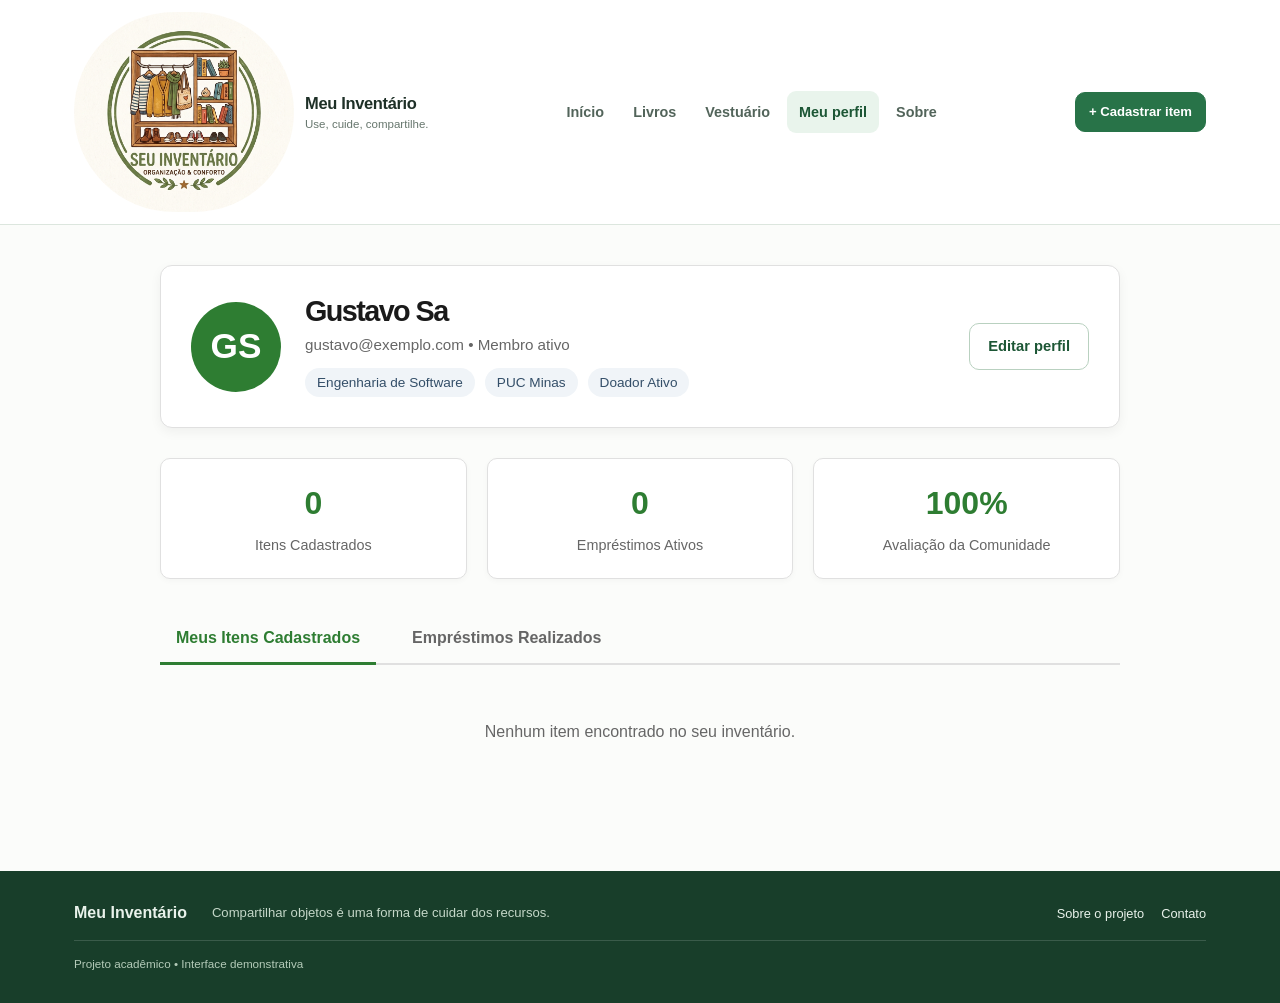
==== html/perfil.html @ c201ab32 "arrumei em pastas os arquivos e as telas, coloquei algumas funcionalidades de alterar perfil cadastr" ====
<!DOCTYPE html>
<html lang="pt-BR">
<head>
    <meta charset="UTF-8">
    <meta name="viewport" content="width=device-width, initial-scale=1.0">
    <title>Meu Perfil | Meu Inventário</title>
    <link rel="stylesheet" href="../css/style.css">
    <style>
        /* Estilos específicos para a tela de Perfil */
        .profile-container {
            max-width: 1000px;
            margin: 40px auto;
            padding: 0 20px;
        }

        .profile-header-card {
            background: #ffffff;
            border: 1px solid #e0e0e0;
            border-radius: 12px;
            padding: 30px;
            display: flex;
            align-items: center;
            gap: 24px;
            box-shadow: 0 4px 12px rgba(0, 0, 0, 0.05);
            margin-bottom: 30px;
        }

        .profile-avatar-large {
            width: 90px;
            height: 90px;
            border-radius: 50%;
            background: #2e7d32;
            color: #ffffff;
            font-size: 2.2rem;
            font-weight: bold;
            display: flex;
            align-items: center;
            justify-content: center;
            flex-shrink: 0;
        }

        .profile-info {
            flex-grow: 1;
        }

        .profile-info h1 {
            margin: 0 0 6px 0;
            font-size: 1.8rem;
            color: #1a1a1a;
        }

        .profile-info p {
            margin: 0 0 12px 0;
            color: #666666;
            font-size: 0.95rem;
        }

        .profile-badges {
            display: flex;
            gap: 10px;
            flex-wrap: wrap;
        }

        .profile-badge {
            background: #f0f4f8;
            color: #334e68;
            padding: 4px 12px;
            border-radius: 16px;
            font-size: 0.85rem;
            font-weight: 500;
        }

        .profile-actions {
            display: flex;
            gap: 10px;
        }

        .profile-stats-grid {
            display: grid;
            grid-template-columns: repeat(auto-fit, minmax(220px, 1fr));
            gap: 20px;
            margin-bottom: 35px;
        }

        .profile-stat-card {
            background: #ffffff;
            border: 1px solid #e0e0e0;
            border-radius: 10px;
            padding: 20px;
            text-align: center;
            box-shadow: 0 2px 6px rgba(0, 0, 0, 0.03);
        }

        .profile-stat-card .number {
            font-size: 2rem;
            font-weight: 700;
            color: #2e7d32;
            display: block;
            margin-bottom: 4px;
        }

        .profile-stat-card .label {
            color: #666666;
            font-size: 0.9rem;
        }

        .profile-tabs {
            display: flex;
            border-bottom: 2px solid #e0e0e0;
            margin-bottom: 25px;
            gap: 20px;
        }

        .tab-button {
            background: none;
            border: none;
            padding: 12px 16px;
            font-size: 1rem;
            font-weight: 600;
            color: #666666;
            cursor: pointer;
            border-bottom: 3px solid transparent;
            margin-bottom: -2px;
            transition: all 0.2s ease;
        }

        .tab-button.active {
            color: #2e7d32;
            border-bottom-color: #2e7d32;
        }

        .user-items-grid {
            display: grid;
            grid-template-columns: repeat(auto-fill, minmax(280px, 1fr));
            gap: 20px;
        }

        .item-status-badge {
            display: inline-block;
            padding: 2px 8px;
            border-radius: 4px;
            font-size: 0.75rem;
            font-weight: 600;
            margin-left: 8px;
        }

        .status-disponivel { background: #e8f5e9; color: #2e7d32; }
        .status-emprestado { background: #fff3e0; color: #e65100; }

        @media (max-width: 768px) {
            .profile-header-card {
                flex-direction: column;
                text-align: center;
            }

            .profile-actions {
                width: 100%;
                justify-content: center;
                margin-top: 15px;
            }
        }
    </style>
</head>
<body>
    <a class="skip-link" href="#conteudo">Pular para o conteúdo</a>
    
    <header class="site-header">
        <div class="header-inner">
            <a class="brand" href="index.html" aria-label="Meu Inventário - página inicial">
                <img src="/imagens/logo.jpg" alt="Logo" class="brand-logo">
                <span class="brand-copy"><strong>Meu Inventário</strong><small>Use, cuide, compartilhe.</small></span>
            </a>
            <nav class="main-nav" aria-label="Navegação principal">
                <a class="nav-link" href="index.html">Início</a>
                <a class="nav-link" href="livros.html">Livros</a>
                <a class="nav-link" href="vestuario.html">Vestuário</a>
                <a class="nav-link active" href="perfil.html" aria-current="page">Meu perfil</a>
                <a class="nav-link" href="sobre.html">Sobre</a>
            </nav>
            <a class="button button-small" href="index.html#cadastro">+ Cadastrar item</a>
        </div>
    </header>

    <main id="conteudo" class="profile-container">
        <!-- Cartão Principal do Perfil -->
        <section class="profile-header-card">
            <div class="profile-avatar-large" id="profile-avatar">GA</div>
            <div class="profile-info">
                <h1 id="profile-name">Gustavo Sa</h1>
                <p id="profile-email">gustavo@exemplo.com • Membro desde Outubro/2026</p>
                <div class="profile-badges">
                    <span class="profile-badge">Engenharia de Software</span>
                    <span class="profile-badge">PUC Minas</span>
                    <span class="profile-badge">Doador Ativo</span>
                </div>
            </div>
            <div class="profile-actions">
                <button class="button button-outline" id="btn-edit-profile">Editar perfil</button>
            </div>
        </section>

        <!-- Estatísticas do Usuário -->
        <section class="profile-stats-grid" aria-label="Estatísticas da conta">
            <div class="profile-stat-card">
                <span class="number" id="stat-total-items">0</span>
                <span class="label">Itens Cadastrados</span>
            </div>
            <div class="profile-stat-card">
                <span class="number" id="stat-active-loans">0</span>
                <span class="label">Empréstimos Ativos</span>
            </div>
            <div class="profile-stat-card">
                <span class="number">100%</span>
                <span class="label">Avaliação da Comunidade</span>
            </div>
        </section>

        <!-- Abas de Navegação dos Itens do Usuário -->
        <div class="profile-tabs" role="tablist">
            <button class="tab-button active" id="tab-my-items" role="tab" aria-selected="true">Meus Itens Cadastrados</button>
            <button class="tab-button" id="tab-my-loans" role="tab" aria-selected="false">Empréstimos Realizados</button>
        </div>

        <!-- Container da Listagem dos Itens do Usuário -->
        <section class="section">
            <div id="user-items-container" class="inventory-grid user-items-grid">
                <!-- Os itens cadastrados pelo usuário serão injetados dinamicamente via JavaScript -->
            </div>
        </section>

        <!-- Modal para Editar Perfil -->
        <div id="edit-profile-modal" class="modal" style="display:none; position: fixed; top:0; left:0; width:100%; height:100%; background:rgba(0,0,0,0.5); z-index:1000;">
            <div class="modal-content" style="background:#fff; max-width:450px; margin:10% auto; padding:25px; border-radius:8px; position:relative;">
                <span onclick="document.getElementById('edit-profile-modal').style.display='none'" class="close" style="position:absolute; right:15px; top:10px; cursor:pointer; font-size:24px;">&times;</span>
                <h2>Editar Informações do Perfil</h2>
                <form id="form-edit-profile" style="margin-top:15px; display:flex; flex-direction:column; gap:12px;">
                    <div class="field">
                        <label for="input-profile-name">Nome Completo</label>
                        <input type="text" id="input-profile-name" required style="width:100%; padding:8px; border:1px solid #ccc; border-radius:4px;">
                    </div>
                    <div class="field">
                        <label for="input-profile-email">E-mail</label>
                        <input type="email" id="input-profile-email" required style="width:100%; padding:8px; border:1px solid #ccc; border-radius:4px;">
                    </div>
                    <button type="submit" class="button" style="margin-top:10px;">Salvar Alterações</button>
                </form>
            </div>
        </div>
    </main>

    <footer class="site-footer">
        <div class="footer-inner">
            <a class="footer-brand" href="index.html">Meu Inventário</a>
            <p>Compartilhar objetos é uma forma de cuidar dos recursos.</p>
            <nav aria-label="Links do rodapé">
                <a href="sobre.html">Sobre o projeto</a>
                <a href="contato.html">Contato</a>
            </nav>
            <small>Projeto acadêmico • Interface demonstrativa</small>
        </div>
    </footer>

    <!-- Script integrado para sincronizar os dados do perfil com o localStorage -->
    <script>
        const STORAGE_KEY = 'meu_inventario_items';
        const PROFILE_KEY = 'meu_inventario_perfil';

        let userProfile = JSON.parse(localStorage.getItem(PROFILE_KEY)) || {
            nome: 'Gustavo Sa',
            email: 'gustavo@exemplo.com'
        };

        function renderProfileInfo() {
            document.getElementById('profile-name').textContent = userProfile.nome;
            document.getElementById('profile-email').textContent = `${userProfile.email} • Membro ativo`;
            
            const initials = userProfile.nome
                .split(' ')
                .map(n => n[0])
                .join('')
                .substring(0, 2)
                .toUpperCase();
            document.getElementById('profile-avatar').textContent = initials || 'US';
        }

        function renderUserItems() {
            const allItems = JSON.parse(localStorage.getItem(STORAGE_KEY)) || [];
            const container = document.getElementById('user-items-container');
            container.innerHTML = '';

            const myItems = allItems.filter(item => 
                item.dono && item.dono.toLowerCase().includes(userProfile.nome.split(' ')[0].toLowerCase())
            );

            document.getElementById('stat-total-items').textContent = allItems.length;
            document.getElementById('stat-active-loans').textContent = myItems.length;

            const itemsToDisplay = myItems.length > 0 ? myItems : allItems;

            if (itemsToDisplay.length === 0) {
                container.innerHTML = '<p style="grid-column: 1/-1; text-align: center; color: #666;">Nenhum item encontrado no seu inventário.</p>';
                return;
            }

            itemsToDisplay.forEach(item => {
                const article = document.createElement('article');
                article.className = 'item-card';
                article.innerHTML = `
                    <div class="item-body">
                        <div class="item-meta">
                            <span class="category-pill">${item.categoria || 'Geral'}</span>
                            <span class="item-status-badge status-disponivel">Disponível</span>
                        </div>
                        <h3>${item.titulo}</h3>
                        <p class="item-description">${item.descricao || 'Sem descrição.'}</p>
                        <div class="item-owner">
                            <small>Cadastrado por: <strong>${item.dono || 'Você'}</strong></small>
                        </div>
                        <div class="item-actions" style="margin-top: 12px; display: flex; gap: 8px;">
                            <button class="button button-card" onclick="alert('Item: ' + '${item.titulo}')">Ver Detalhes</button>
                            <button class="icon-button danger" onclick="deleteUserItem('${item.id}')" title="Excluir">⌫</button>
                        </div>
                    </div>
                `;
                container.appendChild(article);
            });
        }

        function deleteUserItem(id) {
            if (confirm("Deseja remover este item do inventário?")) {
                let allItems = JSON.parse(localStorage.getItem(STORAGE_KEY)) || [];
                allItems = allItems.filter(i => i.id !== id);
                localStorage.setItem(STORAGE_KEY, JSON.stringify(allItems));
                renderUserItems();
            }
        }

        document.addEventListener('DOMContentLoaded', () => {
            renderProfileInfo();
            renderUserItems();

            const btnEdit = document.getElementById('btn-edit-profile');
            const modalEdit = document.getElementById('edit-profile-modal');
            const formEdit = document.getElementById('form-edit-profile');

            btnEdit.addEventListener('click', () => {
                document.getElementById('input-profile-name').value = userProfile.nome;
                document.getElementById('input-profile-email').value = userProfile.email;
                modalEdit.style.display = 'block';
            });

            formEdit.addEventListener('submit', (e) => {
                e.preventDefault();
                userProfile.nome = document.getElementById('input-profile-name').value.trim();
                userProfile.email = document.getElementById('input-profile-email').value.trim();

                localStorage.setItem(PROFILE_KEY, JSON.stringify(userProfile));
                renderProfileInfo();
                modalEdit.style.display = 'none';
            });
        });
    </script>
</body>
</html>
---- css/style.css ----
/* Meu Inventário — Etapa 2: identidade visual, layout e responsividade */

:root {
  --green: #287348;
  --green-dark: #1c5635;
  --green-light: #e9f4ec;
  --mint: #f4f8f3;
  --ink: #1e3027;
  --muted: #66766d;
  --line: #dce6de;
  --white: #ffffff;
  --orange: #f0b66a;
  --danger: #a23d3d;
  --shadow: 0 12px 34px rgba(27, 61, 42, .08);
  --radius: 18px;
}

*, *::before, *::after {
  box-sizing: border-box;
}

html {
  scroll-behavior: smooth;
  scroll-padding-top: 100px;
}

body {
  margin: 0;
  background: #fbfcfa;
  color: var(--ink);
  font-family: Inter, "Segoe UI", Roboto, Arial, sans-serif;
  font-size: 16px;
  line-height: 1.55;
}

img {
  max-width: 100%;
  display: block;
}

a {
  color: inherit;
  text-decoration: none;
}

button, input, select, textarea {
  font: inherit;
}

button, select, a {
  -webkit-tap-highlight-color: transparent;
}

button, .button {
  cursor: pointer;
}

:focus-visible {
  outline: 3px solid #d58b28;
  outline-offset: 3px;
}

.skip-link {
  position: absolute;
  left: 12px;
  top: -60px;
  padding: 10px 14px;
  background: var(--white);
  color: var(--green-dark);
  z-index: 10;
  border-radius: 8px;
}

.skip-link:focus {
  top: 12px;
}

.sr-only {
  position: absolute;
  width: 1px;
  height: 1px;
  padding: 0;
  margin: -1px;
  overflow: hidden;
  clip: rect(0,0,0,0);
  white-space: nowrap;
  border: 0;
}

/* Header & Navegação */

.site-header {
  position: sticky;
  top: 0;
  z-index: 5;
  background: rgba(255, 255, 255, .96);
  border-bottom: 1px solid var(--line);
  backdrop-filter: blur(12px);
}

.header-inner {
  max-width: 1180px;
  min-height: 82px;
  padding: 12px 24px;
  margin: 0 auto;
  display: flex;
  align-items: center;
  gap: 28px;
}

.brand {
  display: inline-flex;
  align-items: center;
  gap: 11px;
  flex-shrink: 0;
}

.brand-logo {
  width: 220px;
  height: 200px;
  border-radius: 202px;
  object-fit: cover;
}

.brand-copy {
  display: grid;
  line-height: 1.25;
}

.brand-copy strong {
  font-size: 1.03rem;
  letter-spacing: -.02em;
}

.brand-copy small {
  margin-top: 4px;
  color: var(--muted);
  font-size: .72rem;
}

.main-nav {
  display: flex;
  align-items: center;
  justify-content: center;
  gap: 5px;
  flex: 1;
}

.nav-link {
  color: #52645a;
  font-size: .9rem;
  font-weight: 650;
  padding: 10px 12px;
  border-radius: 9px;
  transition: background .18s ease, color .18s ease;
}

.nav-link:hover, 
.nav-link.active {
  background: var(--green-light);
  color: var(--green-dark);
}

/* Botões */

.button {
  min-height: 46px;
  display: inline-flex;
  justify-content: center;
  align-items: center;
  gap: 8px;
  padding: 11px 18px;
  border: 1px solid var(--green);
  border-radius: 10px;
  background: var(--green);
  color: var(--white);
  font-weight: 750;
  font-size: .92rem;
  text-align: center;
  transition: background .18s ease, border-color .18s ease, transform .18s ease;
}

.button:hover {
  background: var(--green-dark);
  border-color: var(--green-dark);
  transform: translateY(-1px);
}

.button-small {
  min-height: 40px;
  padding: 9px 13px;
  white-space: nowrap;
  font-size: .82rem;
}

.button-outline {
  background: transparent;
  color: var(--green-dark);
  border-color: #b9d1c0;
}

.button-outline:hover {
  background: var(--green-light);
  color: var(--green-dark);
  border-color: var(--green);
}

/* Hero Section */

.hero {
  max-width: 1180px;
  margin: 0 auto;
  padding: 64px 24px 50px;
  display: grid;
  grid-template-columns: minmax(0, 1.12fr) minmax(320px, .88fr);
  align-items: center;
  gap: clamp(30px, 6vw, 82px);
}

.hero-content {
  max-width: 610px;
}

.eyebrow {
  color: var(--green);
  font-size: .73rem;
  font-weight: 850;
  letter-spacing: .13em;
  margin: 0 0 12px;
}

h1, h2, h3, p {
  margin-top: 0;
}

h1 {
  max-width: 620px;
  margin-bottom: 18px;
  font-size: clamp(2.45rem, 4.3vw, 4.25rem);
  line-height: 1.06;
  letter-spacing: -.055em;
}

.hero-description {
  max-width: 540px;
  color: var(--muted);
  font-size: 1.08rem;
  line-height: 1.75;
  margin-bottom: 25px;
}

.hero-actions {
  display: flex;
  flex-wrap: wrap;
  gap: 11px;
}

.hero-note {
  display: flex;
  align-items: center;
  gap: 9px;
  margin-top: 22px;
  color: var(--muted);
  font-size: .85rem;
}

.status-dot {
  width: 8px;
  height: 8px;
  display: inline-block;
  background: #57a56e;
  border-radius: 50%;
  box-shadow: 0 0 0 4px #e3f3e6;
}

/* Card Ilustrativo */

.hero-card {
  padding: 20px;
  border: 1px solid #e4ece4;
  border-radius: 25px;
  background: linear-gradient(145deg, #f1f7ef, #e5f0e7);
  box-shadow: var(--shadow);
  overflow: hidden;
}

.hero-card-top {
  display: flex;
  align-items: center;
  gap: 10px;
  color: #4d6655;
  font-size: .82rem;
  font-weight: 700;
}

.mini-icon {
  width: 28px;
  height: 28px;
  display: grid;
  place-items: center;
  background: white;
  color: var(--green);
  border-radius: 9px;
  font-size: 1.1rem;
}

.hero-illustration {
  height: 235px;
  position: relative;
  display: flex;
  justify-content: center;
  align-items: center;
}

.illustration-circle {
  position: absolute;
  width: 205px;
  height: 205px;
  border-radius: 50%;
  background: #d1e6d3;
}

.object {
  position: absolute;
  display: grid;
  place-items: center;
  box-shadow: 0 13px 20px rgba(41, 80, 52, .13);
}

.object-book {
  width: 102px;
  height: 135px;
  left: 22%;
  top: 45px;
  border-radius: 8px 13px 13px 8px;
  background: #e4a765;
  transform: rotate(-9deg);
  padding: 18px 12px;
  gap: 8px;
  align-content: center;
}

.object-book span {
  display: block;
  width: 70%;
  height: 3px;
  background: rgba(92, 58, 23, .45);
  border-radius: 5px;
}

.object-box {
  right: 21%;
  bottom: 34px;
  width: 105px;
  height: 94px;
  background: #609575;
  color: white;
  border-radius: 13px;
  font-size: 3rem;
  transform: rotate(5deg);
}

.object-shirt {
  right: 22%;
  top: 26px;
  width: 65px;
  height: 65px;
  border-radius: 50%;
  background: #f7d8b5;
  color: #a46b3b;
  font-size: 2rem;
}

.sparkle {
  position: absolute;
  color: #729f78;
  font-size: 1.5rem;
}

.sparkle-one {
  top: 30px;
  left: 19%;
}

.sparkle-two {
  bottom: 28px;
  right: 18%;
  font-size: 1.2rem;
}

.hero-card-bottom {
  display: grid;
  gap: 4px;
  padding: 14px 16px;
  border-radius: 13px;
  background: rgba(255, 255, 255, .72);
}

.hero-card-bottom strong {
  font-size: .93rem;
}

.hero-card-bottom span {
  color: var(--muted);
  font-size: .82rem;
}

/* Estatísticas */

.stats {
  max-width: 1132px;
  margin: 0 auto;
  padding: 0 24px 52px;
  display: grid;
  grid-template-columns: repeat(3, 1fr);
  gap: 14px;
}

.stat {
  display: flex;
  align-items: center;
  gap: 13px;
  padding: 18px 20px;
  background: white;
  border: 1px solid var(--line);
  border-radius: 14px;
}

.stat-icon {
  width: 42px;
  height: 42px;
  display: grid;
  place-items: center;
  background: var(--green-light);
  color: var(--green);
  border-radius: 12px;
  font-size: 1.35rem;
}

.stat div {
  display: grid;
  gap: 1px;
}

.stat strong {
  font-size: 1.05rem;
}

.stat span:not(.stat-icon) {
  color: var(--muted);
  font-size: .8rem;
}

/* Seções Gerais & Filtros */

.section {
  max-width: 1180px;
  padding: 30px 24px 70px;
  margin: 0 auto;
}

.section-heading {
  display: flex;
  justify-content: space-between;
  align-items: flex-end;
  gap: 24px;
  margin-bottom: 25px;
}

h2 {
  margin-bottom: 8px;
  font-size: clamp(1.8rem, 3vw, 2.35rem);
  line-height: 1.2;
  letter-spacing: -.04em;
}

.section-description {
  color: var(--muted);
  margin-bottom: 0;
}

.text-link {
  color: var(--green);
  font-weight: 750;
  font-size: .9rem;
  white-space: nowrap;
  padding-bottom: 5px;
}

.text-link:hover {
  color: var(--green-dark);
  text-decoration: underline;
  text-underline-offset: 4px;
}

.toolbar {
  display: flex;
  align-items: flex-end;
  gap: 15px;
  padding: 17px;
  margin-bottom: 22px;
  background: white;
  border: 1px solid var(--line);
  border-radius: 14px;
}

.search-form {
  min-width: 220px;
  flex: 1;
  display: flex;
  align-items: center;
  gap: 10px;
}

.search-icon {
  color: var(--muted);
  font-size: 1.8rem;
  line-height: 1;
}

.search-form input {
  flex: 1;
  min-width: 0;
  border: 0;
  outline: 0;
  padding: 10px 0;
  color: var(--ink);
  background: transparent;
}

.search-form input:focus-visible {
  outline: 2px solid #d58b28;
  outline-offset: 3px;
  border-radius: 4px;
}

.search-button {
  min-height: 40px;
  padding: 8px 16px;
}

.filter-controls {
  display: flex;
  gap: 12px;
}

.field {
  display: flex;
  flex-direction: column;
  gap: 7px;
  min-width: 0;
}

.field label {
  color: #3b5043;
  font-size: .84rem;
  font-weight: 750;
}

.field label span, 
.form-footer p span {
  color: #a13e36;
}

.field input, 
.field select, 
.field textarea, 
.compact-field select {
  width: 100%;
  min-width: 0;
  padding: 12px 13px;
  color: var(--ink);
  background: white;
  border: 1px solid #cfdcd1;
  border-radius: 9px;
  outline: none;
  transition: border-color .18s ease, box-shadow .18s ease;
}

.field input::placeholder, 
.field textarea::placeholder {
  color: #89958d;
}

.field input:focus, 
.field select:focus, 
.field textarea:focus, 
.compact-field select:focus {
  border-color: var(--green);
  box-shadow: 0 0 0 3px rgba(40, 115, 72, .12);
}

.compact-field {
  width: 155px;
  gap: 5px;
}

.compact-field label {
  font-size: .74rem;
}

.compact-field select {
  padding: 10px 9px;
  font-size: .82rem;
}

/* Grid de Itens / Cards */

.inventory-grid {
  display: grid;
  grid-template-columns: repeat(3, minmax(0, 1fr));
  gap: 20px;
}

.item-card {
  min-width: 0;
  overflow: hidden;
  border: 1px solid var(--line);
  border-radius: var(--radius);
  background: white;
  box-shadow: 0 5px 18px rgba(27, 61, 42, .035);
  transition: transform .2s ease, box-shadow .2s ease;
}

.item-card:hover {
  transform: translateY(-4px);
  box-shadow: var(--shadow);
}

.item-art {
  height: 170px;
  position: relative;
  overflow: hidden;
  display: grid;
  place-items: center;
}

.art-label {
  position: absolute;
  top: 14px;
  left: 15px;
  padding: 5px 9px;
  border-radius: 7px;
  color: #385b43;
  background: rgba(255, 255, 255, .75);
  font-size: .65rem;
  font-weight: 850;
  letter-spacing: .08em;
}

.art-book {
  background: #f2e4d0;
}

.book-shape {
  width: 87px;
  height: 116px;
  padding: 20px 12px;
  display: flex;
  flex-direction: column;
  justify-content: center;
  gap: 10px;
  border-radius: 5px 12px 12px 5px;
  background: #bc8150;
  box-shadow: 10px 10px 0 #8d5c39;
  transform: rotate(-7deg);
}

.book-shape i {
  display: block;
  height: 3px;
  background: #f1d8af;
  border-radius: 3px;
}

.art-shirt {
  background: #e1ede6;
}

.shirt-shape {
  width: 130px;
  height: 110px;
  display: grid;
  place-items: center;
  clip-path: polygon(24% 0, 39% 9%, 61% 9%, 76% 0, 100% 20%, 83% 42%, 72% 34%, 72% 100%, 28% 100%, 28% 34%, 17% 42%, 0 20%);
  background: #8a9fa7;
  color: #e5edf0;
  font-size: 2rem;
  filter: drop-shadow(0 9px 7px rgba(30, 48, 39, .15));
}

.art-game {
  background: #eee5f5;
}

.game-shape {
  width: 145px;
  height: 80px;
  display: flex;
  align-items: center;
  justify-content: space-around;
  color: #fff;
  background: #77649a;
  border: 7px solid #594879;
  border-radius: 30px;
  transform: rotate(-7deg);
  box-shadow: 0 12px 0 rgba(76, 59, 108, .13);
}

.game-shape span {
  font-size: 2rem;
}

.game-shape b, 
.game-shape i {
  font-size: .8rem;
  font-style: normal;
}

.item-body {
  padding: 17px;
}

.item-meta {
  display: flex;
  align-items: center;
  justify-content: space-between;
  gap: 8px;
  margin-bottom: 11px;
}

.category-pill {
  padding: 4px 9px;
  border-radius: 6px;
  background: var(--green-light);
  color: var(--green-dark);
  font-size: .7rem;
  font-weight: 800;
}

.availability {
  display: inline-flex;
  align-items: center;
  gap: 5px;
  color: #477454;
  font-size: .7rem;
  font-weight: 700;
}

.availability span {
  width: 6px;
  height: 6px;
  border-radius: 50%;
  background: #4f9b63;
}

.item-card h3 {
  margin-bottom: 7px;
  font-size: 1.08rem;
  letter-spacing: -.02em;
}

.item-description {
  min-height: 48px;
  margin-bottom: 16px;
  color: var(--muted);
  font-size: .84rem;
  line-height: 1.55;
}

.item-owner {
  display: flex;
  align-items: center;
  gap: 9px;
  padding: 12px 0;
  border-top: 1px solid #edf1ed;
}

.avatar {
  width: 35px;
  height: 35px;
  display: grid;
  place-items: center;
  border-radius: 50%;
  font-size: .72rem;
  font-weight: 850;
}

.avatar-green {
  background: #dceee0;
  color: #2e6e43;
}

.avatar-orange {
  background: #fae8d4;
  color: #8c5b2e;
}

.avatar-purple {
  background: #e9e0f4;
  color: #644e88;
}

.item-owner span:last-child {
  display: grid;
  gap: 1px;
}

.item-owner strong {
  font-size: .78rem;
}

.item-owner small {
  color: var(--muted);
  font-size: .7rem;
}

.item-actions {
  display: flex;
  align-items: center;
  gap: 7px;
  padding-top: 11px;
  border-top: 1px solid #edf1ed;
}

.button-card {
  min-height: 38px;
  flex: 1;
  padding: 8px 10px;
  font-size: .81rem;
}

.icon-button {
  flex: 0 0 37px;
  width: 37px;
  height: 37px;
  border: 1px solid #dce6de;
  border-radius: 9px;
  background: white;
  color: #52665a;
  font-size: 1.1rem;
}

.icon-button:hover {
  background: var(--green-light);
  border-color: #a9cbb2;
  color: var(--green-dark);
}

.icon-button.danger:hover {
  background: #fff0ef;
  border-color: #e8b9b5;
  color: var(--danger);
}

.demo-note {
  margin: 18px 0 0;
  padding: 13px 15px;
  color: #5b6e60;
  background: #f2f6f1;
  border-left: 3px solid #8ab497;
  border-radius: 0 8px 8px 0;
  font-size: .8rem;
}

/* Formulário */

.form-section {
  display: grid;
  grid-template-columns: minmax(220px, .72fr) minmax(0, 1.28fr);
  gap: clamp(28px, 5vw, 65px);
  padding-top: 55px;
  padding-bottom: 75px;
  border-top: 1px solid var(--line);
}

.form-intro h2 {
  max-width: 340px;
}

.form-intro > p:not(.eyebrow) {
  color: var(--muted);
  max-width: 350px;
}

.form-tip {
  display: flex;
  align-items: flex-start;
  gap: 12px;
  margin-top: 27px;
  padding: 15px;
  background: var(--green-light);
  border-radius: 12px;
}

.form-tip > span {
  color: var(--green);
  font-size: 1.4rem;
}

.form-tip p {
  margin: 0;
  color: #52695a;
  font-size: .8rem;
}

.form-tip strong {
  color: var(--green-dark);
}

.item-form {
  padding: 24px;
  border: 1px solid var(--line);
  border-radius: var(--radius);
  background: white;
  box-shadow: var(--shadow);
}

.form-grid {
  display: grid;
  grid-template-columns: repeat(2, minmax(0, 1fr));
  gap: 18px;
}

.full-field {
  grid-column: 1 / -1;
}

.field textarea {
  resize: vertical;
  min-height: 112px;
}

.form-footer {
  display: flex;
  justify-content: space-between;
  align-items: center;
  gap: 15px;
  margin-top: 20px;
  padding-top: 18px;
  border-top: 1px solid #edf1ed;
}

.form-footer p {
  margin: 0;
  color: var(--muted);
  font-size: .78rem;
}

.form-feedback {
  margin: 12px 0 0;
  color: #718076;
  font-size: .75rem;
}

/* Footer */

.site-footer {
  background: #183e2a;
  color: #e9f2eb;
}

.footer-inner {
  max-width: 1180px;
  margin: 0 auto;
  padding: 30px 24px;
  display: grid;
  grid-template-columns: auto 1fr auto;
  align-items: center;
  gap: 14px 25px;
}

.footer-brand {
  font-weight: 850;
  font-size: 1rem;
}

.footer-inner p {
  margin: 0;
  color: #c4d7c8;
  font-size: .82rem;
}

.footer-inner nav {
  display: flex;
  gap: 17px;
  font-size: .8rem;
}

.footer-inner nav a:hover {
  text-decoration: underline;
  text-underline-offset: 4px;
}

.footer-inner small {
  grid-column: 1 / -1;
  color: #b4cbb9;
  font-size: .73rem;
  border-top: 1px solid rgba(255, 255, 255, .15);
  padding-top: 14px;
}

/* Páginas Secundárias */

.simple-page {
  max-width: 1000px;
  min-height: 60vh;
  margin: 0 auto;
  padding: 70px 24px;
}

.simple-panel {
  padding: clamp(24px, 5vw, 48px);
  background: white;
  border: 1px solid var(--line);
  border-radius: var(--radius);
  box-shadow: var(--shadow);
}

.simple-panel p {
  color: var(--muted);
}

.simple-panel .button {
  margin-top: 10px;
}

/* Media Queries */

@media (max-width: 1000px) {
  .header-inner {
    gap: 15px;
    flex-wrap: wrap;
  }

  .main-nav {
    order: 3;
    flex-basis: 100%;
    justify-content: flex-start;
    overflow-x: auto;
  }

  .header-inner > .button {
    margin-left: auto;
  }

  .hero {
    gap: 30px;
  }

  .inventory-grid {
    grid-template-columns: repeat(2, minmax(0, 1fr));
  }

  .inventory-grid .item-card:last-child {
    display: none;
  }
}

@media (max-width: 700px) {
  html {
    scroll-padding-top: 150px;
  }

  .header-inner {
    padding: 10px 16px;
    gap: 10px;
  }

  .brand-logo {
    width: 40px;
    height: 40px;
  }

  .brand-copy strong {
    font-size: .92rem;
  }

  .brand-copy small {
    font-size: .67rem;
  }

  .header-inner > .button {
    min-height: 37px;
    padding: 8px 10px;
    font-size: .76rem;
  }

  .main-nav {
    gap: 2px;
  }

  .nav-link {
    padding: 8px 10px;
    font-size: .8rem;
    white-space: nowrap;
  }

  .hero {
    grid-template-columns: 1fr;
    padding: 43px 18px 32px;
  }

  h1 {
    font-size: clamp(2.35rem, 10vw, 3.2rem);
  }

  .hero-description {
    font-size: .98rem;
  }

  .hero-card {
    max-width: 480px;
    width: 100%;
    margin: 0 auto;
  }

  .hero-illustration {
    height: 205px;
  }

  .stats {
    padding: 0 18px 35px;
    grid-template-columns: 1fr;
    gap: 9px;
  }

  .stat {
    padding: 12px 15px;
  }

  .section {
    padding: 26px 18px 48px;
  }

  .section-heading {
    align-items: flex-start;
    flex-direction: column;
    gap: 10px;
  }

  .toolbar {
    flex-direction: column;
    align-items: stretch;
    padding: 13px;
  }

  .search-form {
    width: 100%;
  }

  .search-form input {
    font-size: .86rem;
  }

  .filter-controls {
    display: grid;
    grid-template-columns: repeat(2, minmax(0, 1fr));
  }

  .compact-field {
    width: auto;
  }

  .inventory-grid {
    grid-template-columns: 1fr;
  }

  .inventory-grid .item-card:last-child {
    display: block;
  }

  .item-art {
    height: 155px;
  }

  .form-section {
    grid-template-columns: 1fr;
    gap: 24px;
    padding-top: 40px;
  }

  .form-tip {
    max-width: 420px;
  }

  .item-form {
    padding: 18px;
  }

  .form-grid {
    grid-template-columns: 1fr;
    gap: 15px;
  }

  .full-field {
    grid-column: auto;
  }

  .form-footer {
    align-items: stretch;
    flex-direction: column;
  }

  .form-footer .button {
    width: 100%;
  }

  .footer-inner {
    grid-template-columns: 1fr;
    gap: 10px;
    padding: 27px 18px;
  }

  .footer-inner small {
    grid-column: auto;
    margin-top: 6px;
  }
}

@media (max-width: 380px) {
  .brand-copy small {
    display: none;
  }

  .header-inner > .button {
    max-width: 130px;
    white-space: normal;
    line-height: 1.2;
  }

  .hero-actions {
    flex-direction: column;
    align-items: stretch;
  }

  .filter-controls {
    grid-template-columns: 1fr;
  }

  .search-form {
    flex-wrap: wrap;
  }

  .search-form input {
    flex-basis: calc(100% - 35px);
  }

  .search-button {
    width: 100%;
  }
}

@media (prefers-reduced-motion: reduce) {
  *, *::before, *::after {
    scroll-behavior: auto !important;
    transition-duration: .01ms !important;
    animation-duration: .01ms !important;
  }
}
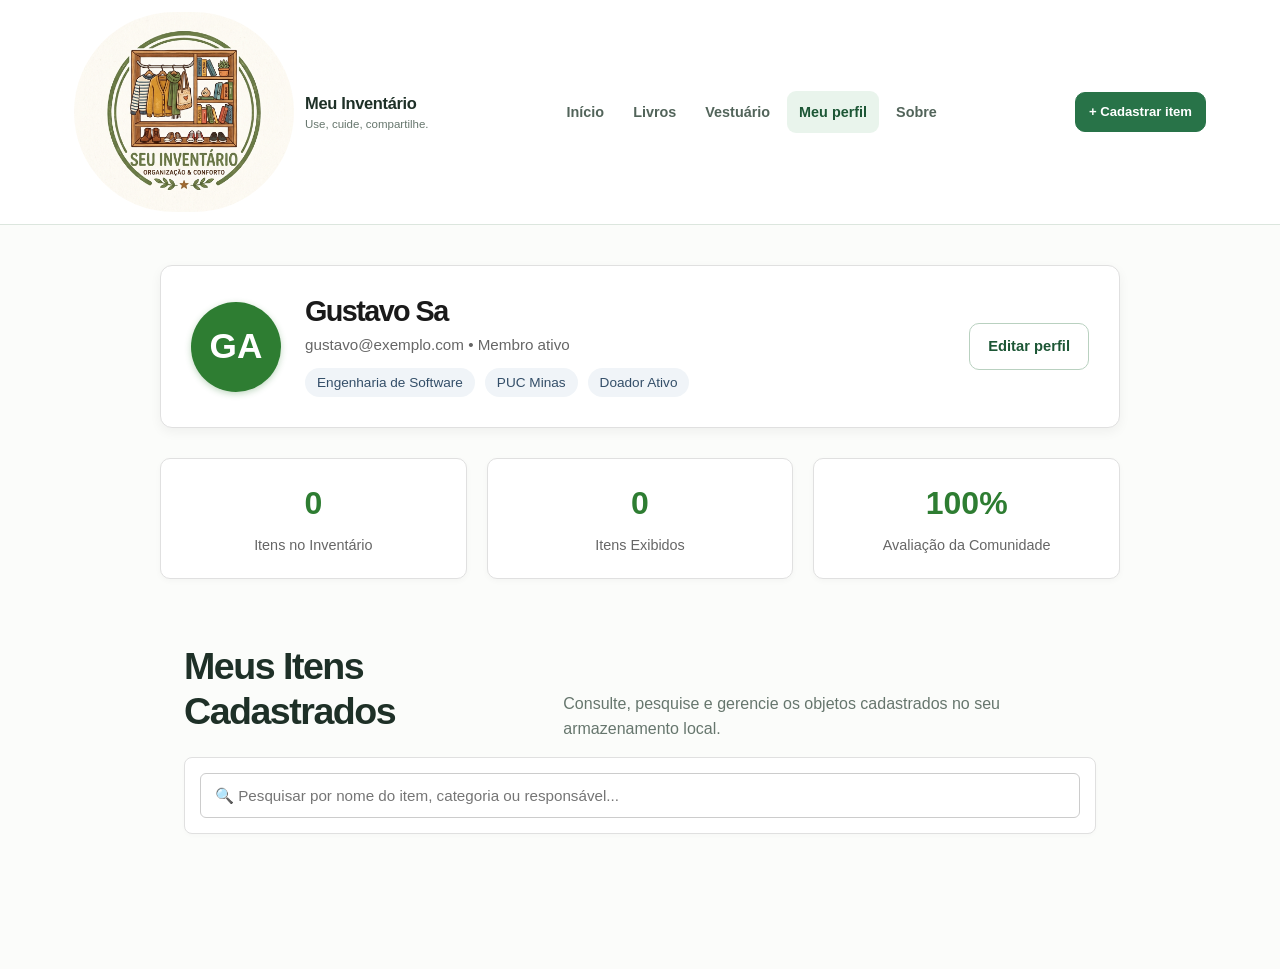
==== commit 1f6ae5c0: "ajustes finais no css e js do perfil" ====
--- a/html/perfil.html
+++ b/html/perfil.html
@@ -3,14 +3,19 @@
 <head>
     <meta charset="UTF-8">
     <meta name="viewport" content="width=device-width, initial-scale=1.0">
+    <meta name="description" content="Meu Perfil - Visualize e gerencie seus itens cadastrados no Meu Inventário.">
     <title>Meu Perfil | Meu Inventário</title>
+    
+    <!-- CSS Principal do Projeto (Subindo 1 nível caso esteja na pasta /html) -->
     <link rel="stylesheet" href="../css/style.css">
+    
+    <!-- Estilos específicos da tela de Perfil -->
     <style>
-        /* Estilos específicos para a tela de Perfil */
         .profile-container {
             max-width: 1000px;
             margin: 40px auto;
             padding: 0 20px;
+            font-family: inherit;
         }
 
         .profile-header-card {
@@ -37,6 +42,7 @@
             align-items: center;
             justify-content: center;
             flex-shrink: 0;
+            box-shadow: 0 2px 6px rgba(46, 125, 50, 0.3);
         }
 
         .profile-info {
@@ -104,35 +110,46 @@
             font-size: 0.9rem;
         }
 
-        .profile-tabs {
-            display: flex;
-            border-bottom: 2px solid #e0e0e0;
+        .profile-search-bar {
             margin-bottom: 25px;
-            gap: 20px;
-        }
-
-        .tab-button {
-            background: none;
-            border: none;
-            padding: 12px 16px;
-            font-size: 1rem;
-            font-weight: 600;
-            color: #666666;
-            cursor: pointer;
-            border-bottom: 3px solid transparent;
-            margin-bottom: -2px;
-            transition: all 0.2s ease;
-        }
-
-        .tab-button.active {
-            color: #2e7d32;
-            border-bottom-color: #2e7d32;
+            display: flex;
+            gap: 12px;
+            background: #ffffff;
+            padding: 15px;
+            border-radius: 8px;
+            border: 1px solid #e0e0e0;
+            box-shadow: 0 2px 4px rgba(0,0,0,0.02);
+        }
+
+        .profile-search-bar input {
+            flex: 1;
+            padding: 10px 14px;
+            border: 1px solid #ccc;
+            border-radius: 6px;
+            font-size: 0.95rem;
+            outline: none;
+            transition: border-color 0.2s;
+        }
+
+        .profile-search-bar input:focus {
+            border-color: #2e7d32;
         }
 
         .user-items-grid {
             display: grid;
             grid-template-columns: repeat(auto-fill, minmax(280px, 1fr));
             gap: 20px;
+        }
+
+        .item-card {
+            background: #ffffff;
+            border: 1px solid #e0e0e0;
+            border-radius: 8px;
+            padding: 18px;
+            box-shadow: 0 2px 6px rgba(0,0,0,0.04);
+            display: flex;
+            flex-direction: column;
+            justify-content: space-between;
         }
 
         .item-status-badge {
@@ -141,11 +158,53 @@
             border-radius: 4px;
             font-size: 0.75rem;
             font-weight: 600;
-            margin-left: 8px;
         }
 
         .status-disponivel { background: #e8f5e9; color: #2e7d32; }
-        .status-emprestado { background: #fff3e0; color: #e65100; }
+
+        .category-pill {
+            background: #f4f6f8;
+            color: #444;
+            padding: 2px 8px;
+            border-radius: 4px;
+            font-size: 0.8rem;
+            font-weight: 600;
+        }
+
+        /* Estilos do Modal */
+        .modal {
+            position: fixed;
+            top: 0;
+            left: 0;
+            width: 100%;
+            height: 100%;
+            background: rgba(0, 0, 0, 0.5);
+            z-index: 1000;
+            display: flex;
+            align-items: center;
+            justify-content: center;
+        }
+
+        .modal-content {
+            background: #ffffff;
+            max-width: 450px;
+            width: 90%;
+            padding: 25px;
+            border-radius: 10px;
+            position: relative;
+            box-shadow: 0 8px 24px rgba(0, 0, 0, 0.15);
+        }
+
+        .close-modal {
+            position: absolute;
+            right: 15px;
+            top: 15px;
+            cursor: pointer;
+            font-size: 24px;
+            color: #888;
+            border: none;
+            background: none;
+        }
 
         @media (max-width: 768px) {
             .profile-header-card {
@@ -164,10 +223,11 @@
 <body>
     <a class="skip-link" href="#conteudo">Pular para o conteúdo</a>
     
+    <!-- Cabeçalho Principal -->
     <header class="site-header">
         <div class="header-inner">
             <a class="brand" href="index.html" aria-label="Meu Inventário - página inicial">
-                <img src="/imagens/logo.jpg" alt="Logo" class="brand-logo">
+                <img src="../imagens/logo.jpg" alt="Logo" class="brand-logo" onerror="this.style.display='none'">
                 <span class="brand-copy"><strong>Meu Inventário</strong><small>Use, cuide, compartilhe.</small></span>
             </a>
             <nav class="main-nav" aria-label="Navegação principal">
@@ -182,12 +242,12 @@
     </header>
 
     <main id="conteudo" class="profile-container">
-        <!-- Cartão Principal do Perfil -->
+        <!-- Cartão de Informações do Perfil -->
         <section class="profile-header-card">
             <div class="profile-avatar-large" id="profile-avatar">GA</div>
             <div class="profile-info">
                 <h1 id="profile-name">Gustavo Sa</h1>
-                <p id="profile-email">gustavo@exemplo.com • Membro desde Outubro/2026</p>
+                <p id="profile-email">gustavo@exemplo.com • Membro ativo</p>
                 <div class="profile-badges">
                     <span class="profile-badge">Engenharia de Software</span>
                     <span class="profile-badge">PUC Minas</span>
@@ -199,15 +259,15 @@
             </div>
         </section>
 
-        <!-- Estatísticas do Usuário -->
+        <!-- Estatísticas Gerais -->
         <section class="profile-stats-grid" aria-label="Estatísticas da conta">
             <div class="profile-stat-card">
                 <span class="number" id="stat-total-items">0</span>
-                <span class="label">Itens Cadastrados</span>
+                <span class="label">Itens no Inventário</span>
             </div>
             <div class="profile-stat-card">
                 <span class="number" id="stat-active-loans">0</span>
-                <span class="label">Empréstimos Ativos</span>
+                <span class="label">Itens Exibidos</span>
             </div>
             <div class="profile-stat-card">
                 <span class="number">100%</span>
@@ -215,150 +275,17 @@
             </div>
         </section>
 
-        <!-- Abas de Navegação dos Itens do Usuário -->
-        <div class="profile-tabs" role="tablist">
-            <button class="tab-button active" id="tab-my-items" role="tab" aria-selected="true">Meus Itens Cadastrados</button>
-            <button class="tab-button" id="tab-my-loans" role="tab" aria-selected="false">Empréstimos Realizados</button>
-        </div>
-
-        <!-- Container da Listagem dos Itens do Usuário -->
+        <!-- Seção de Gerenciamento e Pesquisa de Itens -->
         <section class="section">
-            <div id="user-items-container" class="inventory-grid user-items-grid">
-                <!-- Os itens cadastrados pelo usuário serão injetados dinamicamente via JavaScript -->
-            </div>
-        </section>
-
-        <!-- Modal para Editar Perfil -->
-        <div id="edit-profile-modal" class="modal" style="display:none; position: fixed; top:0; left:0; width:100%; height:100%; background:rgba(0,0,0,0.5); z-index:1000;">
-            <div class="modal-content" style="background:#fff; max-width:450px; margin:10% auto; padding:25px; border-radius:8px; position:relative;">
-                <span onclick="document.getElementById('edit-profile-modal').style.display='none'" class="close" style="position:absolute; right:15px; top:10px; cursor:pointer; font-size:24px;">&times;</span>
-                <h2>Editar Informações do Perfil</h2>
-                <form id="form-edit-profile" style="margin-top:15px; display:flex; flex-direction:column; gap:12px;">
-                    <div class="field">
-                        <label for="input-profile-name">Nome Completo</label>
-                        <input type="text" id="input-profile-name" required style="width:100%; padding:8px; border:1px solid #ccc; border-radius:4px;">
-                    </div>
-                    <div class="field">
-                        <label for="input-profile-email">E-mail</label>
-                        <input type="email" id="input-profile-email" required style="width:100%; padding:8px; border:1px solid #ccc; border-radius:4px;">
-                    </div>
-                    <button type="submit" class="button" style="margin-top:10px;">Salvar Alterações</button>
-                </form>
-            </div>
-        </div>
-    </main>
-
-    <footer class="site-footer">
-        <div class="footer-inner">
-            <a class="footer-brand" href="index.html">Meu Inventário</a>
-            <p>Compartilhar objetos é uma forma de cuidar dos recursos.</p>
-            <nav aria-label="Links do rodapé">
-                <a href="sobre.html">Sobre o projeto</a>
-                <a href="contato.html">Contato</a>
-            </nav>
-            <small>Projeto acadêmico • Interface demonstrativa</small>
-        </div>
-    </footer>
-
-    <!-- Script integrado para sincronizar os dados do perfil com o localStorage -->
-    <script>
-        const STORAGE_KEY = 'meu_inventario_items';
-        const PROFILE_KEY = 'meu_inventario_perfil';
-
-        let userProfile = JSON.parse(localStorage.getItem(PROFILE_KEY)) || {
-            nome: 'Gustavo Sa',
-            email: 'gustavo@exemplo.com'
-        };
-
-        function renderProfileInfo() {
-            document.getElementById('profile-name').textContent = userProfile.nome;
-            document.getElementById('profile-email').textContent = `${userProfile.email} • Membro ativo`;
-            
-            const initials = userProfile.nome
-                .split(' ')
-                .map(n => n[0])
-                .join('')
-                .substring(0, 2)
-                .toUpperCase();
-            document.getElementById('profile-avatar').textContent = initials || 'US';
-        }
-
-        function renderUserItems() {
-            const allItems = JSON.parse(localStorage.getItem(STORAGE_KEY)) || [];
-            const container = document.getElementById('user-items-container');
-            container.innerHTML = '';
-
-            const myItems = allItems.filter(item => 
-                item.dono && item.dono.toLowerCase().includes(userProfile.nome.split(' ')[0].toLowerCase())
-            );
-
-            document.getElementById('stat-total-items').textContent = allItems.length;
-            document.getElementById('stat-active-loans').textContent = myItems.length;
-
-            const itemsToDisplay = myItems.length > 0 ? myItems : allItems;
-
-            if (itemsToDisplay.length === 0) {
-                container.innerHTML = '<p style="grid-column: 1/-1; text-align: center; color: #666;">Nenhum item encontrado no seu inventário.</p>';
-                return;
-            }
-
-            itemsToDisplay.forEach(item => {
-                const article = document.createElement('article');
-                article.className = 'item-card';
-                article.innerHTML = `
-                    <div class="item-body">
-                        <div class="item-meta">
-                            <span class="category-pill">${item.categoria || 'Geral'}</span>
-                            <span class="item-status-badge status-disponivel">Disponível</span>
-                        </div>
-                        <h3>${item.titulo}</h3>
-                        <p class="item-description">${item.descricao || 'Sem descrição.'}</p>
-                        <div class="item-owner">
-                            <small>Cadastrado por: <strong>${item.dono || 'Você'}</strong></small>
-                        </div>
-                        <div class="item-actions" style="margin-top: 12px; display: flex; gap: 8px;">
-                            <button class="button button-card" onclick="alert('Item: ' + '${item.titulo}')">Ver Detalhes</button>
-                            <button class="icon-button danger" onclick="deleteUserItem('${item.id}')" title="Excluir">⌫</button>
-                        </div>
-                    </div>
-                `;
-                container.appendChild(article);
-            });
-        }
-
-        function deleteUserItem(id) {
-            if (confirm("Deseja remover este item do inventário?")) {
-                let allItems = JSON.parse(localStorage.getItem(STORAGE_KEY)) || [];
-                allItems = allItems.filter(i => i.id !== id);
-                localStorage.setItem(STORAGE_KEY, JSON.stringify(allItems));
-                renderUserItems();
-            }
-        }
-
-        document.addEventListener('DOMContentLoaded', () => {
-            renderProfileInfo();
-            renderUserItems();
-
-            const btnEdit = document.getElementById('btn-edit-profile');
-            const modalEdit = document.getElementById('edit-profile-modal');
-            const formEdit = document.getElementById('form-edit-profile');
-
-            btnEdit.addEventListener('click', () => {
-                document.getElementById('input-profile-name').value = userProfile.nome;
-                document.getElementById('input-profile-email').value = userProfile.email;
-                modalEdit.style.display = 'block';
-            });
-
-            formEdit.addEventListener('submit', (e) => {
-                e.preventDefault();
-                userProfile.nome = document.getElementById('input-profile-name').value.trim();
-                userProfile.email = document.getElementById('input-profile-email').value.trim();
-
-                localStorage.setItem(PROFILE_KEY, JSON.stringify(userProfile));
-                renderProfileInfo();
-                modalEdit.style.display = 'none';
-            });
-        });
-    </script>
-</body>
-</html>+            <div class="section-heading" style="margin-bottom: 15px;">
+                <h2>Meus Itens Cadastrados</h2>
+                <p class="section-description">Consulte, pesquise e gerencie os objetos cadastrados no seu armazenamento local.</p>
+            </div>
+
+            <!-- Barra de Pesquisa em Tempo Real -->
+            <div class="profile-search-bar">
+                <input type="text" id="search-profile-input" placeholder="🔍 Pesquisar por nome do item, categoria ou responsável...">
+            </div>
+
+            <!-- Listagem Dinâmica -->
+            <div id="user-items-container" class="inventory-grid user
